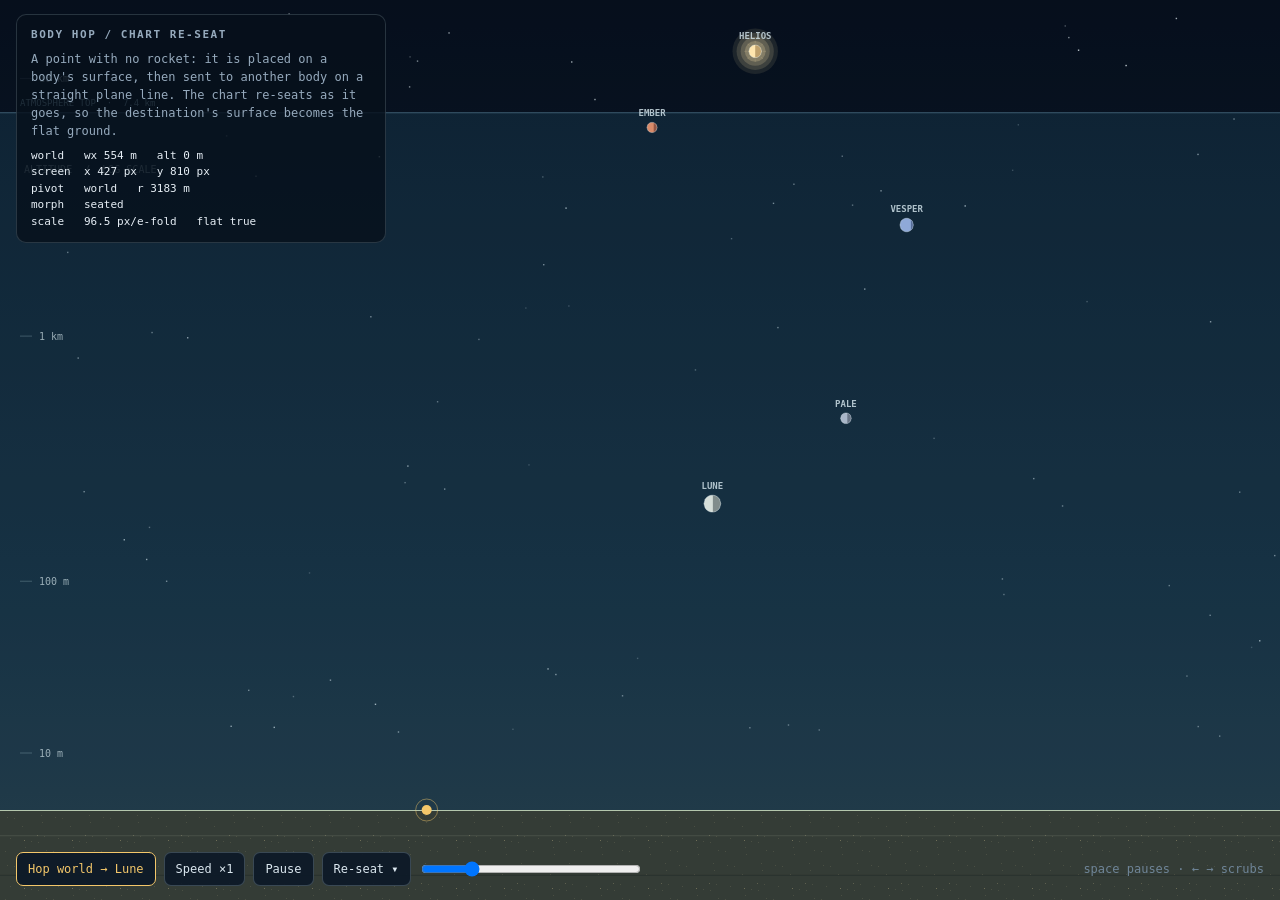
==== experiments/body-hop.html @ a688aa5d "" ====
<!doctype html>
<html lang="en">
<head>
<meta charset="utf-8">
<meta name="viewport" content="width=device-width, initial-scale=1">
<title>Body hop — the chart re-seat</title>
<style>
	html, body {
		margin: 0;
		height: 100%;
		background: #03080f;
		color: #e7eff6;
		overflow: hidden;
		font: 12px/1.5 ui-monospace, SFMono-Regular, Menlo, monospace;
	}
	canvas { display: block; width: 100%; height: 100%; }
	#hud {
		position: fixed;
		top: 14px;
		left: 16px;
		padding: 12px 14px;
		background: rgba(7, 16, 27, 0.82);
		border: 1px solid rgba(191, 214, 227, 0.18);
		border-radius: 10px;
		max-width: 340px;
		pointer-events: none;
	}
	#hud h1 { margin: 0 0 6px; font-size: 11px; letter-spacing: 0.14em; color: #96aabd; font-weight: 600; }
	#hud p { margin: 0 0 8px; color: #96aabd; }
	#readout { color: #e7eff6; white-space: pre; font-size: 11px; }
	#controls {
		position: fixed;
		bottom: 14px;
		left: 16px;
		right: 16px;
		display: flex;
		gap: 8px;
		flex-wrap: wrap;
		align-items: center;
	}
	button {
		font: inherit;
		color: #dce8f0;
		background: rgba(12, 26, 40, 0.92);
		border: 1px solid rgba(191, 214, 227, 0.24);
		border-radius: 7px;
		padding: 7px 11px;
		cursor: pointer;
	}
	button:hover { border-color: rgba(244, 199, 106, 0.7); color: #fff; }
	button[data-active="true"] { border-color: #f4c76a; color: #f4c76a; }
	#hint { color: #6f8598; margin-left: auto; }
</style>
</head>
<body>
<canvas id="c"></canvas>
<div id="hud">
	<h1>BODY HOP / CHART RE-SEAT</h1>
	<p>A point with no rocket: it is placed on a body's surface, then sent to
	another body on a straight plane line. The chart re-seats as it goes, so
	the destination's surface becomes the flat ground.</p>
	<div id="readout">booting</div>
</div>
<div id="controls">
	<button id="hop" data-active="true">Hop Lune → world</button>
	<button id="speed">Speed ×1</button>
	<button id="pause">Pause</button>
	<button id="reseat">Re-seat &#9662;</button>
	<input id="slider" type="range" min="0" max="1" step="0.001" value="0" style="flex:1;max-width:220px">
	<span id="hint">space pauses · ← → scrubs</span>
</div>

<script src="../js/namespaces.js"></script>
<script src="../js/util.js"></script>
<script src="../js/constants.js"></script>
<script src="../js/planets.js"></script>
<script src="../js/coords.js"></script>
<script src="../js/camera.js"></script>
<script src="../js/world.js"></script>
<script src="../js/physics.js"></script>
<script src="../js/sky.js"></script>
<script src="../js/render.js"></script>
<script>
(function(root) {
	'use strict';

	var R = root.R;
	var canvas = root.document.getElementById('c');
	var context = canvas.getContext('2d', { alpha: false });
	var readout = root.document.getElementById('readout');
	var slider = root.document.getElementById('slider');
	var speedButton = root.document.getElementById('speed');
	var pauseButton = root.document.getElementById('pause');
	var hopButton = root.document.getElementById('hop');
	var hopper = { wx: 0, wy: 0 };

	// A minimal game: the real renderer reads a rocket position and a sim
	// clock, and that is all this page gives it. There is no physics at all.
	var game = { rocket: hopper, simTime: 0, phase: 'demo' };
	var secondsPerUnit = 1;
	var paused = false;
	var speed = 1;
	var flight = { from: -1, to: 3, t: 0, duration: 9, active: false };

	function resize() {
		var ratio = root.devicePixelRatio || 1;
		var width = Math.max(1, root.innerWidth);
		var height = Math.max(1, root.innerHeight);

		canvas.width = Math.round(width * ratio);
		canvas.height = Math.round(height * ratio);
		context.setTransform(ratio, 0, 0, ratio, 0, 0);
		R.render.resize(width, height);
		R.camera.follow(hopper.wx);
	}
	root.addEventListener('resize', resize);

	// Where a body's surface is, in world coordinates: the point on its surface
	// nearest the active world's surface. Reading it from the catalog keeps the
	// page honest: nothing here is hand-placed.
	function surfacePoint(index) {
		if (index < 0) {
			return { wx: 0, wy: 0, radius: R.world.planet.radius };
		}
		var body = R.constants.sky.bodies[index];
		var distance = R.sky.planePosition(body, game.simTime, { x: 0, y: 0 });
		var angle = Math.atan2(distance.y, distance.x);
		return {
			wx: R.util.mod(angle * R.world.planet.radius, R.world.planet.circumference),
			wy: 0,
			radius: body.radiusRadii * R.world.planet.radius
		};
	}

	function startHop(from, to) {
		var target = surfacePoint(to);
		flight.from = from;
		flight.to = to;
		flight.t = 0;
		flight.active = true;
		flight.startWx = hopper.wx;
		flight.startWy = hopper.wy;
		flight.endWx = target.wx;
		hopper.wy = 0;
	}

	function hopLabel(from, to) {
		var names = ['world'].concat(R.constants.sky.bodies.map(function(b) { return b.name; }));
		return 'Hop ' + names[from + 1] + ' → ' + names[to + 1];
	}

	var pairs = [
		[-1, 3], [3, -1], [-1, 4], [4, -1], [-1, 3]
	];
	var pairIndex = 0;

	function nextPair() {
		pairIndex = (pairIndex + 1) % pairs.length;
		startHop(pairs[pairIndex][0], pairs[pairIndex][1]);
		hopButton.textContent = hopLabel(pairs[pairIndex][0], pairs[pairIndex][1]);
	}

	// The hop itself is a straight interpolation in *world* coordinates, then a
	// re-seat of the chart at the halfway point. Nothing here is physics: the
	// point is a visual probe for the projection.
	function advance(seconds) {
		if (!flight.active) {
			return;
		}
		flight.t = Math.min(1, flight.t + seconds * speed / flight.duration);
		hopper.wx = flight.startWx + (flight.endWx - flight.startWx) * flight.t;
		hopper.wy = flight.startWy + (flight.endWy - flight.startWy) * flight.t;
		if (flight.t >= 0.5 && R.sky.pivot.index !== flight.to) {
			R.sky.seatPivot(flight.to, game);
		}
		if (flight.t >= 1) {
			flight.active = false;
			hopper.wy = 0;
			R.sky.seatPivot(flight.to, game);
		}
		slider.value = String(flight.t);
	}

	function updateReadout() {
		var pivot = R.sky.pivot;
		var camera = R.camera;
		var screen = { x: 0, y: 0 };
		var names = ['world'].concat(R.constants.sky.bodies.map(function(b) { return b.name; }));

		camera.project(hopper.wx, hopper.wy, screen);
		readout.textContent =
			'world   wx ' + Math.round(hopper.wx) + ' m   alt ' + Math.round(hopper.wy) + ' m\n' +
			'screen  x ' + Math.round(screen.x) + ' px   y ' + Math.round(screen.y) + ' px\n' +
			'pivot   ' + names[pivot.index + 1] + '   r ' + Math.round(pivot.radius) + ' m\n' +
			'morph   ' + (pivot.reseating ? pivot.morph.toFixed(2) : 'seated') + '\n' +
			'scale   ' + camera.scalePx.toFixed(1) + ' px/e-fold   flat ' + camera.flat;
	}

	var previous = 0;
	function frame(now) {
		var dt = previous === 0 ? 0 : Math.min((now - previous) / 1000, 0.1);

		previous = now;
		if (!paused) {
			game.simTime += dt;
			advance(dt);
		}
		R.sky.update(game, dt);
		R.camera.follow(hopper.wx);
		R.render.drawChart(context, game);
		R.render.drawProbe(context, hopper.wx, hopper.wy);
		updateReadout();
		root.requestAnimationFrame(frame);
	}

	hopButton.addEventListener('click', nextPair);
	document.getElementById('reseat').addEventListener('click', function() {
		var next = R.sky.pivot.index + 1;
		R.sky.seatPivot(next > R.constants.sky.bodies.length - 1 ? -1 : next, game);
	});
	speedButton.addEventListener('click', function() {
		speed = speed === 1 ? 4 : (speed === 4 ? 12 : 1);
		speedButton.textContent = 'Speed ×' + speed;
	});
	pauseButton.addEventListener('click', function() {
		paused = !paused;
		pauseButton.textContent = paused ? 'Resume' : 'Pause';
	});
	slider.addEventListener('input', function() {
		flight.t = Number(slider.value);
		hopper.wx = flight.startWx + (flight.endWx - flight.startWx) * flight.t;
		hopper.wy = flight.startWy + (flight.endWy - flight.startWy) * flight.t;
	});
	root.addEventListener('keydown', function(event) {
		if (event.key === ' ') {
			paused = !paused;
			pauseButton.textContent = paused ? 'Resume' : 'Pause';
		}
	});

	// Start seated on the world, then hop to the first catalog body. `reset`
	// is after `resize` so the first frame already has a camera.
	R.world.initialize(R.planets.defaultId);
	R.sky.reset();
	R.render.initialize(context);
	resize();
	hopper.wx = 0;
	hopper.wy = 0;
	flight.endWx = 0;
	flight.endWy = 0;
	flight.startWx = 0;
	flight.startWy = 0;
	hopButton.textContent = hopLabel(pairs[0][0], pairs[0][1]);
	startHop(pairs[0][0], pairs[0][1]);
	root.requestAnimationFrame(frame);
})(typeof globalThis !== 'undefined' ? globalThis : this);
</script>
</body>
</html>
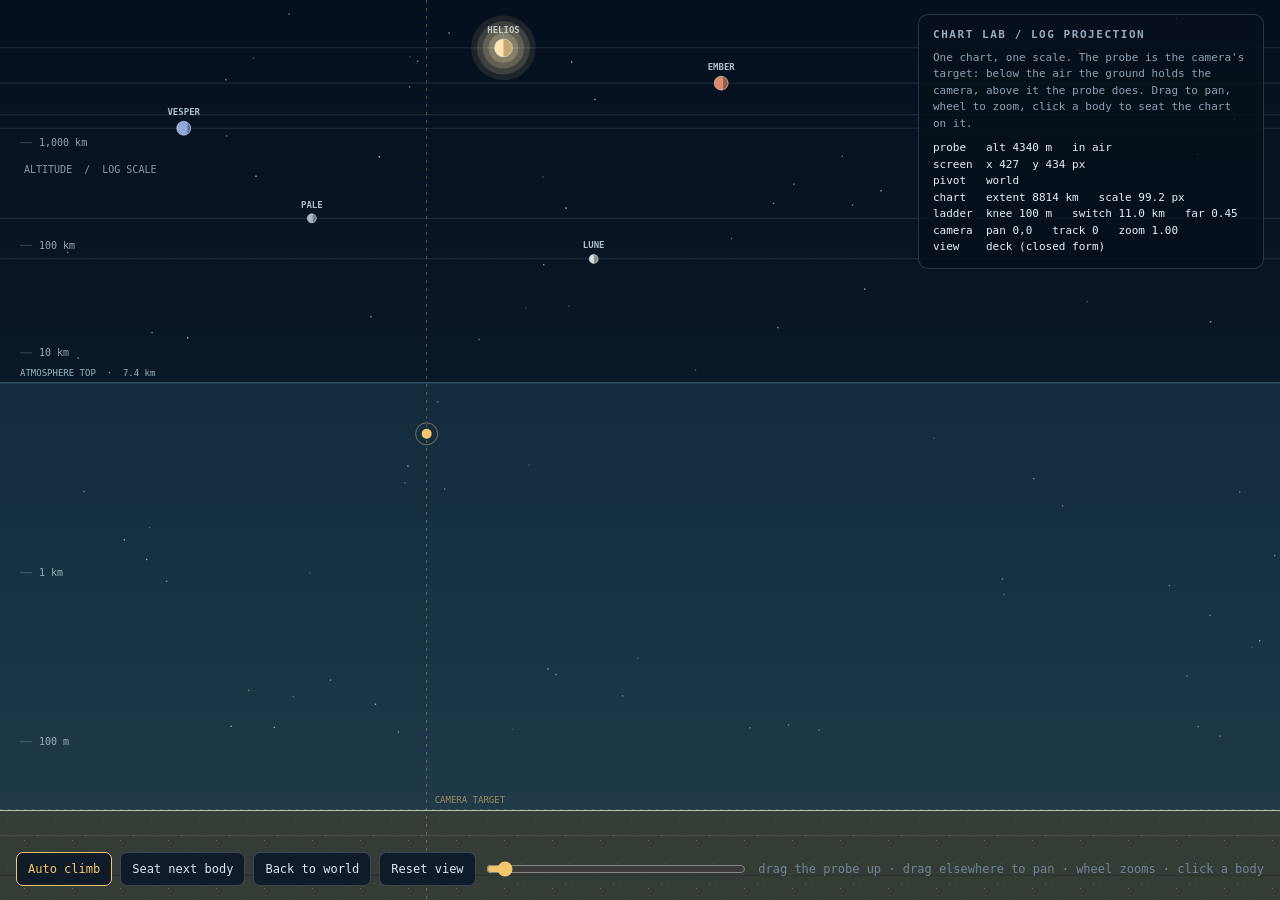
==== commit 4bf860fb: "" ====
--- a/experiments/body-hop.html
+++ b/experiments/body-hop.html
@@ -3,7 +3,7 @@
 <head>
 <meta charset="utf-8">
 <meta name="viewport" content="width=device-width, initial-scale=1">
-<title>Body hop — the chart re-seat</title>
+<title>Chart lab — drag, zoom, follow</title>
 <style>
 	html, body {
 		margin: 0;
@@ -13,20 +13,20 @@
 		overflow: hidden;
 		font: 12px/1.5 ui-monospace, SFMono-Regular, Menlo, monospace;
 	}
-	canvas { display: block; width: 100%; height: 100%; }
+	canvas { display: block; width: 100%; height: 100%; touch-action: none; }
 	#hud {
 		position: fixed;
 		top: 14px;
-		left: 16px;
+		right: 16px;
 		padding: 12px 14px;
 		background: rgba(7, 16, 27, 0.82);
 		border: 1px solid rgba(191, 214, 227, 0.18);
 		border-radius: 10px;
-		max-width: 340px;
+		width: 316px;
 		pointer-events: none;
 	}
 	#hud h1 { margin: 0 0 6px; font-size: 11px; letter-spacing: 0.14em; color: #96aabd; font-weight: 600; }
-	#hud p { margin: 0 0 8px; color: #96aabd; }
+	#hud p { margin: 0 0 8px; color: #8ea2b4; font-size: 11px; }
 	#readout { color: #e7eff6; white-space: pre; font-size: 11px; }
 	#controls {
 		position: fixed;
@@ -49,25 +49,26 @@
 	}
 	button:hover { border-color: rgba(244, 199, 106, 0.7); color: #fff; }
 	button[data-active="true"] { border-color: #f4c76a; color: #f4c76a; }
+	#slider { flex: 1; max-width: 260px; accent-color: #f4c76a; }
 	#hint { color: #6f8598; margin-left: auto; }
 </style>
 </head>
 <body>
 <canvas id="c"></canvas>
 <div id="hud">
-	<h1>BODY HOP / CHART RE-SEAT</h1>
-	<p>A point with no rocket: it is placed on a body's surface, then sent to
-	another body on a straight plane line. The chart re-seats as it goes, so
-	the destination's surface becomes the flat ground.</p>
+	<h1>CHART LAB / LOG PROJECTION</h1>
+	<p>One chart, one scale. The probe is the camera's target: below the air the
+	ground holds the camera, above it the probe does. Drag to pan, wheel to zoom,
+	click a body to seat the chart on it.</p>
 	<div id="readout">booting</div>
 </div>
 <div id="controls">
-	<button id="hop" data-active="true">Hop Lune → world</button>
-	<button id="speed">Speed ×1</button>
-	<button id="pause">Pause</button>
-	<button id="reseat">Re-seat &#9662;</button>
-	<input id="slider" type="range" min="0" max="1" step="0.001" value="0" style="flex:1;max-width:220px">
-	<span id="hint">space pauses · ← → scrubs</span>
+	<button id="climb" data-active="true">Auto climb</button>
+	<button id="seat">Seat next body</button>
+	<button id="home">Back to world</button>
+	<button id="reset">Reset view</button>
+	<input id="slider" type="range" min="0" max="90000" step="10" value="0" title="probe altitude">
+	<span id="hint">drag the probe up · drag elsewhere to pan · wheel zooms · click a body</span>
 </div>
 
 <script src="../js/namespaces.js"></script>
@@ -80,6 +81,7 @@
 <script src="../js/physics.js"></script>
 <script src="../js/sky.js"></script>
 <script src="../js/render.js"></script>
+<script src="../js/input.js"></script>
 <script>
 (function(root) {
 	'use strict';
@@ -89,18 +91,25 @@
 	var context = canvas.getContext('2d', { alpha: false });
 	var readout = root.document.getElementById('readout');
 	var slider = root.document.getElementById('slider');
-	var speedButton = root.document.getElementById('speed');
-	var pauseButton = root.document.getElementById('pause');
-	var hopButton = root.document.getElementById('hop');
-	var hopper = { wx: 0, wy: 0 };
-
-	// A minimal game: the real renderer reads a rocket position and a sim
-	// clock, and that is all this page gives it. There is no physics at all.
-	var game = { rocket: hopper, simTime: 0, phase: 'demo' };
-	var secondsPerUnit = 1;
-	var paused = false;
-	var speed = 1;
-	var flight = { from: -1, to: 3, t: 0, duration: 9, active: false };
+	var climbButton = root.document.getElementById('climb');
+	var seatButton = root.document.getElementById('seat');
+	var homeButton = root.document.getElementById('home');
+	var resetButton = root.document.getElementById('reset');
+	var probe = { wx: 0, wy: 0 };
+
+	// A minimal game: the renderer reads a ship position and a sim clock, and
+	// the camera follows that position. There is no physics on this page — the
+	// altitude is a number the slider and the climb set.
+	var game = { rocket: probe, simTime: 0, phase: 'demo' };
+	root.R.game = game;
+
+	var climbing = true;
+	var climbPhase = 0;
+	var climbTop = 60000;
+	var MAX_ALT = 90000;
+	var previous = 0;
+	var probeGrabY = 0;
+	var scratch = { x: 0, y: 0 };
 
 	function resize() {
 		var ratio = root.devicePixelRatio || 1;
@@ -111,147 +120,149 @@
 		canvas.height = Math.round(height * ratio);
 		context.setTransform(ratio, 0, 0, ratio, 0, 0);
 		R.render.resize(width, height);
-		R.camera.follow(hopper.wx);
+		R.camera.follow(probe.wx, probe.wy, 0);
 	}
 	root.addEventListener('resize', resize);
 
-	// Where a body's surface is, in world coordinates: the point on its surface
-	// nearest the active world's surface. Reading it from the catalog keeps the
-	// page honest: nothing here is hand-placed.
-	function surfacePoint(index) {
-		if (index < 0) {
-			return { wx: 0, wy: 0, radius: R.world.planet.radius };
-		}
-		var body = R.constants.sky.bodies[index];
-		var distance = R.sky.planePosition(body, game.simTime, { x: 0, y: 0 });
-		var angle = Math.atan2(distance.y, distance.x);
-		return {
-			wx: R.util.mod(angle * R.world.planet.radius, R.world.planet.circumference),
-			wy: 0,
-			radius: body.radiusRadii * R.world.planet.radius
-		};
-	}
-
-	function startHop(from, to) {
-		var target = surfacePoint(to);
-		flight.from = from;
-		flight.to = to;
-		flight.t = 0;
-		flight.active = true;
-		flight.startWx = hopper.wx;
-		flight.startWy = hopper.wy;
-		flight.endWx = target.wx;
-		hopper.wy = 0;
-	}
-
-	function hopLabel(from, to) {
-		var names = ['world'].concat(R.constants.sky.bodies.map(function(b) { return b.name; }));
-		return 'Hop ' + names[from + 1] + ' → ' + names[to + 1];
-	}
-
-	var pairs = [
-		[-1, 3], [3, -1], [-1, 4], [4, -1], [-1, 3]
-	];
-	var pairIndex = 0;
-
-	function nextPair() {
-		pairIndex = (pairIndex + 1) % pairs.length;
-		startHop(pairs[pairIndex][0], pairs[pairIndex][1]);
-		hopButton.textContent = hopLabel(pairs[pairIndex][0], pairs[pairIndex][1]);
-	}
-
-	// The hop itself is a straight interpolation in *world* coordinates, then a
-	// re-seat of the chart at the halfway point. Nothing here is physics: the
-	// point is a visual probe for the projection.
-	function advance(seconds) {
-		if (!flight.active) {
-			return;
-		}
-		flight.t = Math.min(1, flight.t + seconds * speed / flight.duration);
-		hopper.wx = flight.startWx + (flight.endWx - flight.startWx) * flight.t;
-		hopper.wy = flight.startWy + (flight.endWy - flight.startWy) * flight.t;
-		if (flight.t >= 0.5 && R.sky.pivot.index !== flight.to) {
-			R.sky.seatPivot(flight.to, game);
-		}
-		if (flight.t >= 1) {
-			flight.active = false;
-			hopper.wy = 0;
-			R.sky.seatPivot(flight.to, game);
-		}
-		slider.value = String(flight.t);
+	function names() {
+		return ['world'].concat(R.constants.sky.bodies.map(function(b) { return b.name; }));
 	}
 
 	function updateReadout() {
+		var camera = R.camera;
 		var pivot = R.sky.pivot;
+		var screen = { x: 0, y: 0 };
+
+		camera.project(probe.wx, probe.wy, screen);
+		readout.textContent =
+			'probe   alt ' + Math.round(probe.wy) + ' m   ' + (probe.wy > camera.airTop ? 'above air' : 'in air') + '\n' +
+			'screen  x ' + Math.round(screen.x) + '  y ' + Math.round(screen.y) + ' px\n' +
+			'pivot   ' + names()[pivot.index + 1] + '\n' +
+			'chart   extent ' + Math.round(camera.ceiling / 1000) + ' km   scale ' + camera.scalePx.toFixed(1) + ' px\n' +
+			'ladder  knee ' + camera.logScale + ' m   switch ' + (camera.ladderSwitch / 1000).toFixed(1) + ' km   far ' + camera.ladderFar.toFixed(2) + '\n' +
+			'camera  pan ' + Math.round(camera.panX) + ',' + Math.round(camera.panY) + '   track ' + Math.round(camera.trackY) + '   zoom ' + camera.zoom.toFixed(2) + '\n' +
+			'view    ' + (camera.flat ? 'deck (closed form)' : 'log-polar');
+	}
+
+	// Where the follow is aiming: the anchor fraction across, and the follow
+	// height down once the probe is above the air (the ground line before that).
+	function drawTarget(context) {
 		var camera = R.camera;
-		var screen = { x: 0, y: 0 };
-		var names = ['world'].concat(R.constants.sky.bodies.map(function(b) { return b.name; }));
-
-		camera.project(hopper.wx, hopper.wy, screen);
-		readout.textContent =
-			'world   wx ' + Math.round(hopper.wx) + ' m   alt ' + Math.round(hopper.wy) + ' m\n' +
-			'screen  x ' + Math.round(screen.x) + ' px   y ' + Math.round(screen.y) + ' px\n' +
-			'pivot   ' + names[pivot.index + 1] + '   r ' + Math.round(pivot.radius) + ' m\n' +
-			'morph   ' + (pivot.reseating ? pivot.morph.toFixed(2) : 'seated') + '\n' +
-			'scale   ' + camera.scalePx.toFixed(1) + ' px/e-fold   flat ' + camera.flat;
-	}
-
-	var previous = 0;
+		var x = camera.width * R.constants.view.cameraAnchorFraction;
+		var y = probe.wy > camera.airTop ? camera.height * R.constants.view.followHeight :
+			camera.groundY;
+
+		context.save();
+		context.setLineDash([3, 5]);
+		context.lineWidth = 1;
+		context.strokeStyle = 'rgba(244, 199, 106, 0.34)';
+		context.beginPath();
+		context.moveTo(x, 0);
+		context.lineTo(x, camera.height);
+		context.moveTo(0, y);
+		context.lineTo(camera.width, y);
+		context.stroke();
+		context.setLineDash([]);
+		context.font = '9px ui-monospace, SFMono-Regular, Menlo, monospace';
+		context.textAlign = 'left';
+		context.fillStyle = 'rgba(244, 199, 106, 0.6)';
+		context.fillText('CAMERA TARGET', x + 8, Math.max(12, y - 7));
+		context.restore();
+	}
+
 	function frame(now) {
-		var dt = previous === 0 ? 0 : Math.min((now - previous) / 1000, 0.1);
+		var dt = previous === 0 ? 0 : Math.min((now - previous) / 1000, 0.05);
+		var span;
 
 		previous = now;
-		if (!paused) {
-			game.simTime += dt;
-			advance(dt);
+		game.simTime += dt;
+		if (climbing) {
+			// Up, hold, down, hold: the camera's target swaps at the top of the
+			// air and comes back to the ground on the way down.
+			climbPhase = (climbPhase + dt) % 24;
+			span = climbPhase < 8 ? climbPhase / 8 :
+				(climbPhase < 12 ? 1 : (climbPhase < 20 ? 1 - (climbPhase - 12) / 8 : 0));
+			probe.wy = climbTop * span * span * (3 - 2 * span);
 		}
 		R.sky.update(game, dt);
-		R.camera.follow(hopper.wx);
 		R.render.drawChart(context, game);
-		R.render.drawProbe(context, hopper.wx, hopper.wy);
+		drawTarget(context);
+		R.render.drawProbe(context, probe.wx, probe.wy);
+		slider.value = String(Math.round(probe.wy));
 		updateReadout();
 		root.requestAnimationFrame(frame);
 	}
 
-	hopButton.addEventListener('click', nextPair);
-	document.getElementById('reseat').addEventListener('click', function() {
+	// Grabbing the probe is the direct version of the experiment: the pointer
+	// lifts it in ladder space, and the camera hands its target over as it
+	// crosses the top of the air. Every other press is the chart's own gesture
+	// (drag pans, click seats).
+	R.input.gestureHook = function(x, y, camera) {
+		camera.project(probe.wx, probe.wy, scratch);
+		if (Math.abs(scratch.x - x) > 26 || Math.abs(scratch.y - y) > 26) {
+			return false;
+		}
+		climbing = false;
+		climbButton.dataset.active = 'false';
+		probeGrabY = y;
+		return true;
+	};
+	R.input.gestureMove = function(x, y, camera) {
+		// One pixel of pointer is one pixel of chart. Held against the top edge
+		// the ladder keeps climbing, so a single drag can reach space.
+		var edge = R.util.clamp((80 - y) / 80, 0, 1) * 0.35;
+		var units = R.coords.ladder(probe.wy, camera) - (y - probeGrabY) / camera.scalePx + edge;
+
+		probeGrabY = y;
+		probe.wy = R.util.clamp(R.coords.unladder(Math.max(0, units), camera.logScale,
+			camera.ladderQ0, camera.ladderFar), 0, MAX_ALT);
+	};
+
+	slider.max = String(MAX_ALT);
+	slider.addEventListener('input', function() {
+		climbing = false;
+		climbButton.dataset.active = 'false';
+		probe.wy = Number(slider.value);
+	});
+	climbButton.addEventListener('click', function() {
+		climbing = !climbing;
+		climbButton.dataset.active = climbing ? 'true' : 'false';
+	});
+	seatButton.addEventListener('click', function() {
 		var next = R.sky.pivot.index + 1;
+
 		R.sky.seatPivot(next > R.constants.sky.bodies.length - 1 ? -1 : next, game);
 	});
-	speedButton.addEventListener('click', function() {
-		speed = speed === 1 ? 4 : (speed === 4 ? 12 : 1);
-		speedButton.textContent = 'Speed ×' + speed;
-	});
-	pauseButton.addEventListener('click', function() {
-		paused = !paused;
-		pauseButton.textContent = paused ? 'Resume' : 'Pause';
-	});
-	slider.addEventListener('input', function() {
-		flight.t = Number(slider.value);
-		hopper.wx = flight.startWx + (flight.endWx - flight.startWx) * flight.t;
-		hopper.wy = flight.startWy + (flight.endWy - flight.startWy) * flight.t;
+	homeButton.addEventListener('click', function() {
+		R.sky.seatPivot(-1, game);
+	});
+	resetButton.addEventListener('click', function() {
+		R.camera.resetPan();
 	});
 	root.addEventListener('keydown', function(event) {
 		if (event.key === ' ') {
-			paused = !paused;
-			pauseButton.textContent = paused ? 'Resume' : 'Pause';
-		}
-	});
-
-	// Start seated on the world, then hop to the first catalog body. `reset`
-	// is after `resize` so the first frame already has a camera.
+			climbing = !climbing;
+			climbButton.dataset.active = climbing ? 'true' : 'false';
+			event.preventDefault();
+		}
+		if (event.key === 'r') {
+			R.camera.resetPan();
+		}
+	});
+
+	// Start landed, so the first frame is the deck with the whole system low
+	// over the surface. The climb that follows is the experiment: at the top of
+	// the air the camera's target changes from the ground to the probe.
 	R.world.initialize(R.planets.defaultId);
 	R.sky.reset();
 	R.render.initialize(context);
 	resize();
-	hopper.wx = 0;
-	hopper.wy = 0;
-	flight.endWx = 0;
-	flight.endWy = 0;
-	flight.startWx = 0;
-	flight.startWy = 0;
-	hopButton.textContent = hopLabel(pairs[0][0], pairs[0][1]);
-	startHop(pairs[0][0], pairs[0][1]);
+	R.input.initialize(canvas, R.camera);
+	probe.wx = 0;
+	probe.wy = 0;
+	for (var i = 0; i < 40; i += 1) {
+		R.sky.update(game, 0.016);
+	}
 	root.requestAnimationFrame(frame);
 })(typeof globalThis !== 'undefined' ? globalThis : this);
 </script>
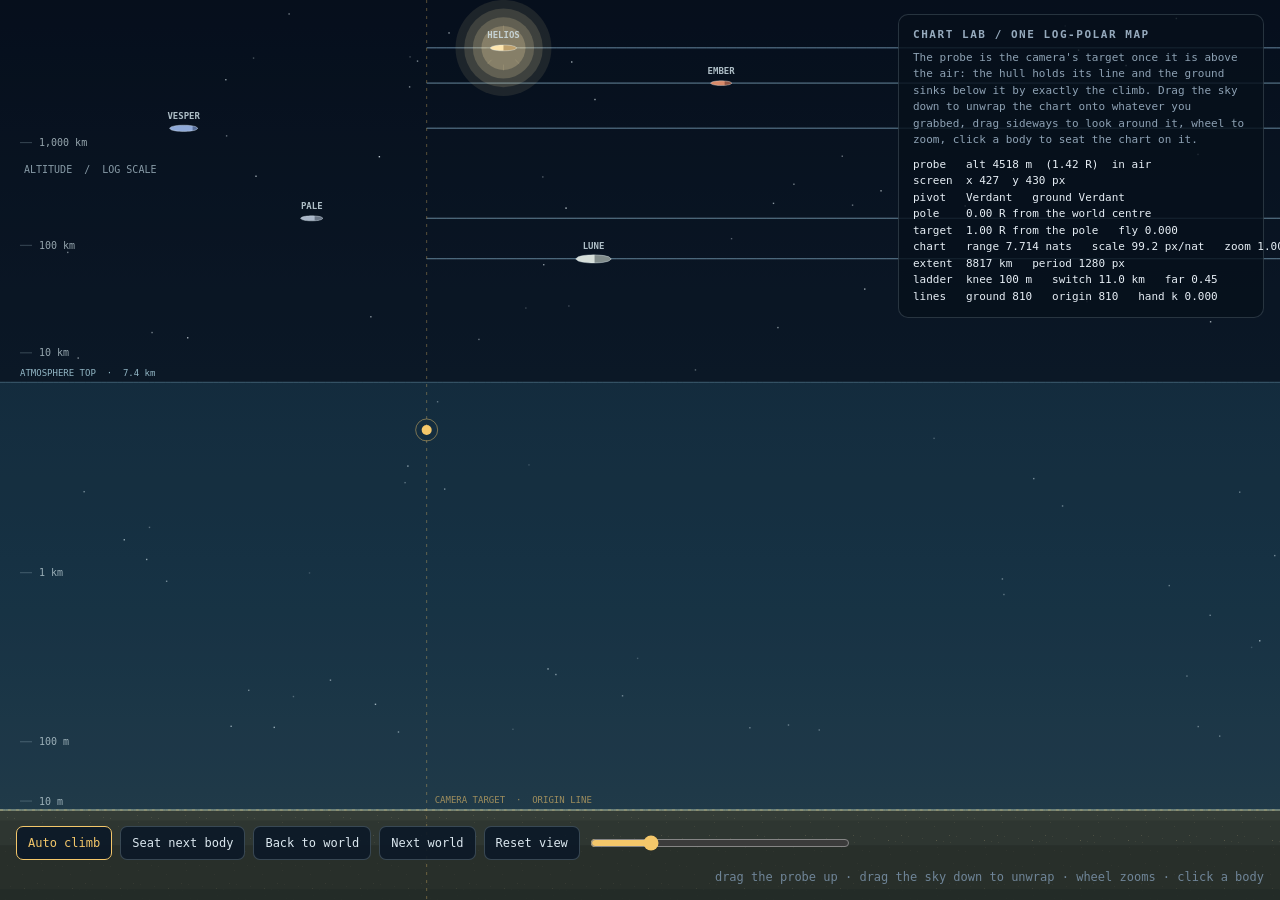
==== commit 8ab074a0: "" ====
--- a/experiments/body-hop.html
+++ b/experiments/body-hop.html
@@ -3,7 +3,7 @@
 <head>
 <meta charset="utf-8">
 <meta name="viewport" content="width=device-width, initial-scale=1">
-<title>Chart lab — drag, zoom, follow</title>
+<title>Chart lab — drag, unwrap, seat</title>
 <style>
 	html, body {
 		margin: 0;
@@ -22,7 +22,7 @@
 		background: rgba(7, 16, 27, 0.82);
 		border: 1px solid rgba(191, 214, 227, 0.18);
 		border-radius: 10px;
-		width: 316px;
+		width: 336px;
 		pointer-events: none;
 	}
 	#hud h1 { margin: 0 0 6px; font-size: 11px; letter-spacing: 0.14em; color: #96aabd; font-weight: 600; }
@@ -56,19 +56,21 @@
 <body>
 <canvas id="c"></canvas>
 <div id="hud">
-	<h1>CHART LAB / LOG PROJECTION</h1>
-	<p>One chart, one scale. The probe is the camera's target: below the air the
-	ground holds the camera, above it the probe does. Drag to pan, wheel to zoom,
-	click a body to seat the chart on it.</p>
+	<h1>CHART LAB / ONE LOG-POLAR MAP</h1>
+	<p>The probe is the camera's target once it is above the air: the hull holds
+	its line and the ground sinks below it by exactly the climb. Drag the sky
+	down to unwrap the chart onto whatever you grabbed, drag sideways to look
+	around it, wheel to zoom, click a body to seat the chart on it.</p>
 	<div id="readout">booting</div>
 </div>
 <div id="controls">
 	<button id="climb" data-active="true">Auto climb</button>
 	<button id="seat">Seat next body</button>
 	<button id="home">Back to world</button>
+	<button id="world">Next world</button>
 	<button id="reset">Reset view</button>
-	<input id="slider" type="range" min="0" max="90000" step="10" value="0" title="probe altitude">
-	<span id="hint">drag the probe up · drag elsewhere to pan · wheel zooms · click a body</span>
+	<input id="slider" type="range" min="0" max="1000" step="1" value="0" title="probe altitude">
+	<span id="hint">drag the probe up · drag the sky down to unwrap · wheel zooms · click a body</span>
 </div>
 
 <script src="../js/namespaces.js"></script>
@@ -87,32 +89,38 @@
 	'use strict';
 
 	var R = root.R;
-	var canvas = root.document.getElementById('c');
+	var document = root.document;
+	var canvas = document.getElementById('c');
 	var context = canvas.getContext('2d', { alpha: false });
-	var readout = root.document.getElementById('readout');
-	var slider = root.document.getElementById('slider');
-	var climbButton = root.document.getElementById('climb');
-	var seatButton = root.document.getElementById('seat');
-	var homeButton = root.document.getElementById('home');
-	var resetButton = root.document.getElementById('reset');
+	var readout = document.getElementById('readout');
+	var slider = document.getElementById('slider');
+	var climbButton = document.getElementById('climb');
+	var seatButton = document.getElementById('seat');
+	var homeButton = document.getElementById('home');
+	var worldButton = document.getElementById('world');
+	var resetButton = document.getElementById('reset');
 	var probe = { wx: 0, wy: 0 };
 
-	// A minimal game: the renderer reads a ship position and a sim clock, and
-	// the camera follows that position. There is no physics on this page — the
-	// altitude is a number the slider and the climb set.
+	// A minimal game: the renderer reads a ship position and a sim clock, and the
+	// chart solves its pose from it. There is no physics on this page — the
+	// altitude is a number the slider, the climb and the probe drag set.
 	var game = { rocket: probe, simTime: 0, phase: 'demo' };
 	root.R.game = game;
 
 	var climbing = true;
 	var climbPhase = 0;
-	var climbTop = 60000;
-	var MAX_ALT = 90000;
+	var climbTop = 120000;
 	var previous = 0;
 	var probeGrabY = 0;
 	var scratch = { x: 0, y: 0 };
+	var worldIndex = 0;
+	// The slider is a log control on a power taper: one drag covers metres to
+	// the far side of the catalog, and low altitudes still get most of it.
+	var sliderPower = 5;
+	var maxAltitude = 0;
 
 	function resize() {
-		var ratio = root.devicePixelRatio || 1;
+		var ratio = Math.min(2, root.devicePixelRatio || 1);
 		var width = Math.max(1, root.innerWidth);
 		var height = Math.max(1, root.innerHeight);
 
@@ -120,37 +128,51 @@
 		canvas.height = Math.round(height * ratio);
 		context.setTransform(ratio, 0, 0, ratio, 0, 0);
 		R.render.resize(width, height);
-		R.camera.follow(probe.wx, probe.wy, 0);
 	}
 	root.addEventListener('resize', resize);
 
-	function names() {
-		return ['world'].concat(R.constants.sky.bodies.map(function(b) { return b.name; }));
+	function nameOf(index) {
+		return index < -1 ? 'free space' : (index < 0 ? R.world.planet.name : R.constants.sky.bodies[index].name);
+	}
+
+	function sliderOf(altitude) {
+		return Math.round(1000 * Math.pow(Math.max(0, altitude) / maxAltitude, 1 / sliderPower));
+	}
+
+	function altitudeOf(value) {
+		return maxAltitude * Math.pow(value / 1000, sliderPower);
 	}
 
 	function updateReadout() {
 		var camera = R.camera;
-		var pivot = R.sky.pivot;
-		var screen = { x: 0, y: 0 };
-
-		camera.project(probe.wx, probe.wy, screen);
+		var view = R.sky.view;
+		var radius = R.world.planet.radius;
+
+		camera.project(probe.wx, probe.wy, scratch);
 		readout.textContent =
-			'probe   alt ' + Math.round(probe.wy) + ' m   ' + (probe.wy > camera.airTop ? 'above air' : 'in air') + '\n' +
-			'screen  x ' + Math.round(screen.x) + '  y ' + Math.round(screen.y) + ' px\n' +
-			'pivot   ' + names()[pivot.index + 1] + '\n' +
-			'chart   extent ' + Math.round(camera.ceiling / 1000) + ' km   scale ' + camera.scalePx.toFixed(1) + ' px\n' +
-			'ladder  knee ' + camera.logScale + ' m   switch ' + (camera.ladderSwitch / 1000).toFixed(1) + ' km   far ' + camera.ladderFar.toFixed(2) + '\n' +
-			'camera  pan ' + Math.round(camera.panX) + ',' + Math.round(camera.panY) + '   track ' + Math.round(camera.trackY) + '   zoom ' + camera.zoom.toFixed(2) + '\n' +
-			'view    ' + (camera.flat ? 'deck (closed form)' : 'log-polar');
-	}
-
-	// Where the follow is aiming: the anchor fraction across, and the follow
-	// height down once the probe is above the air (the ground line before that).
+			'probe   alt ' + Math.round(probe.wy) + ' m  (' + (probe.wy / radius).toFixed(2) + ' R)  ' +
+				(probe.wy > view.atmosphereTop ? 'above air' : 'in air') + '\n' +
+			'screen  x ' + Math.round(scratch.x) + '  y ' + Math.round(scratch.y) + ' px\n' +
+			'pivot   ' + nameOf(R.sky.pivot.index) + '   ground ' + nameOf(R.sky.groundBody()) + '\n' +
+			'pole    ' + (Math.sqrt(camera.poleX * camera.poleX + camera.poleY * camera.poleY) / radius).toFixed(2) +
+				' R from the world centre\n' +
+			'target  ' + (camera.targetDistance / radius).toFixed(2) + ' R from the pole   fly ' +
+				camera.fly.toFixed(3) + '\n' +
+			'chart   range ' + camera.range.toFixed(3) + ' nats   scale ' + camera.scale.toFixed(1) +
+				' px/nat   zoom ' + camera.zoom.toFixed(2) + '\n' +
+			'extent  ' + Math.round(camera.extent / 1000) + ' km   period ' + Math.round(camera.period) + ' px\n' +
+			'ladder  knee ' + Math.round(camera.logScale) + ' m   switch ' +
+				(camera.ladderSwitch / 1000).toFixed(1) + ' km   far ' + camera.ladderFar.toFixed(2) + '\n' +
+			'lines   ground ' + Math.round(camera.groundY) + '   origin ' + Math.round(camera.originY) +
+				'   hand k ' + R.sky.hand.k.toFixed(3);
+	}
+
+	// The camera target's own place: the anchor column and the origin line. The
+	// ground line is drawn too, so the hand-over from one to the other is visible
+	// as the gap that opens between them once the probe is above the air.
 	function drawTarget(context) {
 		var camera = R.camera;
 		var x = camera.width * R.constants.view.cameraAnchorFraction;
-		var y = probe.wy > camera.airTop ? camera.height * R.constants.view.followHeight :
-			camera.groundY;
 
 		context.save();
 		context.setLineDash([3, 5]);
@@ -159,14 +181,79 @@
 		context.beginPath();
 		context.moveTo(x, 0);
 		context.lineTo(x, camera.height);
-		context.moveTo(0, y);
-		context.lineTo(camera.width, y);
+		context.moveTo(0, camera.originY);
+		context.lineTo(camera.width, camera.originY);
 		context.stroke();
 		context.setLineDash([]);
 		context.font = '9px ui-monospace, SFMono-Regular, Menlo, monospace';
 		context.textAlign = 'left';
 		context.fillStyle = 'rgba(244, 199, 106, 0.6)';
-		context.fillText('CAMERA TARGET', x + 8, Math.max(12, y - 7));
+		context.fillText('CAMERA TARGET  ·  ORIGIN LINE', x + 8, Math.max(12, camera.originY - 7));
+		context.restore();
+	}
+
+	// What a drag is aiming at: the ground line of the anchor's own ground state,
+	// the point held under the pointer, and how far the unwrap has got. Releasing
+	// at the line seats the chart there, so the line is the gesture's target.
+	function drawHand(context) {
+		var hand = R.sky.hand;
+		var anchor = R.sky.anchor;
+
+		if (!hand.active) {
+			return;
+		}
+		context.save();
+		context.setLineDash([6, 6]);
+		context.lineWidth = 1;
+		context.strokeStyle = 'rgba(100, 213, 194, 0.55)';
+		context.beginPath();
+		context.moveTo(0, anchor.line);
+		context.lineTo(R.camera.width, anchor.line);
+		context.stroke();
+		context.setLineDash([]);
+		R.camera.projectPlane(hand.referenceX, hand.referenceY, scratch);
+		context.beginPath();
+		context.arc(scratch.x, scratch.y, 7, 0, Math.PI * 2);
+		context.strokeStyle = 'rgba(100, 213, 194, 0.9)';
+		context.stroke();
+		context.beginPath();
+		context.moveTo(scratch.x - 12, scratch.y);
+		context.lineTo(scratch.x + 12, scratch.y);
+		context.moveTo(scratch.x, scratch.y - 12);
+		context.lineTo(scratch.x, scratch.y + 12);
+		context.strokeStyle = 'rgba(100, 213, 194, 0.4)';
+		context.stroke();
+		context.font = '9px ui-monospace, SFMono-Regular, Menlo, monospace';
+		context.textAlign = 'left';
+		context.fillStyle = 'rgba(140, 232, 216, 0.9)';
+		context.fillText('UNWRAP ONTO ' + nameOf(anchor.bodyIndex).toUpperCase() + '  ·  ' +
+			Math.round(hand.k * 100) + '%', 16, anchor.line - 8);
+		context.restore();
+	}
+
+	// The point a hand-over travels under. It is drawn for the whole transition
+	// because the whole claim is that it does not jump: the chart moves, this does
+	// not, and the frame after the transition ends is a continuation of it.
+	function drawTransition(context) {
+		var transition = R.camera.transition;
+
+		if (!transition.active) {
+			return;
+		}
+		context.save();
+		context.strokeStyle = 'rgba(167, 139, 250, 0.85)';
+		context.lineWidth = 1;
+		context.beginPath();
+		context.moveTo(transition.sx - 9, transition.sy);
+		context.lineTo(transition.sx + 9, transition.sy);
+		context.moveTo(transition.sx, transition.sy - 9);
+		context.lineTo(transition.sx, transition.sy + 9);
+		context.stroke();
+		context.font = '9px ui-monospace, SFMono-Regular, Menlo, monospace';
+		context.textAlign = 'left';
+		context.fillStyle = 'rgba(167, 139, 250, 0.8)';
+		context.fillText('HAND-OVER ANCHOR  ·  ' + Math.round(transition.k * 100) + '%',
+			transition.sx + 14, transition.sy - 6);
 		context.restore();
 	}
 
@@ -177,8 +264,8 @@
 		previous = now;
 		game.simTime += dt;
 		if (climbing) {
-			// Up, hold, down, hold: the camera's target swaps at the top of the
-			// air and comes back to the ground on the way down.
+			// Up, hold, down, hold: the camera's target swaps at the top of the air
+			// and comes back to the ground on the way down.
 			climbPhase = (climbPhase + dt) % 24;
 			span = climbPhase < 8 ? climbPhase / 8 :
 				(climbPhase < 12 ? 1 : (climbPhase < 20 ? 1 - (climbPhase - 12) / 8 : 0));
@@ -187,16 +274,18 @@
 		R.sky.update(game, dt);
 		R.render.drawChart(context, game);
 		drawTarget(context);
+		drawHand(context);
+		drawTransition(context);
 		R.render.drawProbe(context, probe.wx, probe.wy);
-		slider.value = String(Math.round(probe.wy));
+		slider.value = String(sliderOf(probe.wy));
 		updateReadout();
 		root.requestAnimationFrame(frame);
 	}
 
 	// Grabbing the probe is the direct version of the experiment: the pointer
-	// lifts it in ladder space, and the camera hands its target over as it
-	// crosses the top of the air. Every other press is the chart's own gesture
-	// (drag pans, click seats).
+	// lifts it in ladder space, and the chart hands its target over as it crosses
+	// the top of the air. Every other press is the chart's own gesture — drag
+	// unwraps, click seats.
 	R.input.gestureHook = function(x, y, camera) {
 		camera.project(probe.wx, probe.wy, scratch);
 		if (Math.abs(scratch.x - x) > 26 || Math.abs(scratch.y - y) > 26) {
@@ -208,21 +297,24 @@
 		return true;
 	};
 	R.input.gestureMove = function(x, y, camera) {
-		// One pixel of pointer is one pixel of chart. Held against the top edge
-		// the ladder keeps climbing, so a single drag can reach space.
+		// One pixel of pointer is one pixel of chart. Held against the top edge the
+		// ladder keeps climbing, so a single drag can reach the far side of the
+		// catalog.
 		var edge = R.util.clamp((80 - y) / 80, 0, 1) * 0.35;
-		var units = R.coords.ladder(probe.wy, camera) - (y - probeGrabY) / camera.scalePx + edge;
+		var units = R.coords.ladder(probe.wy, camera) - (y - probeGrabY) / camera.scale + edge;
 
 		probeGrabY = y;
 		probe.wy = R.util.clamp(R.coords.unladder(Math.max(0, units), camera.logScale,
-			camera.ladderQ0, camera.ladderFar), 0, MAX_ALT);
+			camera.ladderQ0, camera.ladderFar), 0, maxAltitude);
 	};
-
-	slider.max = String(MAX_ALT);
+	R.input.gestureEnd = function() {
+		probeGrabY = 0;
+	};
+
 	slider.addEventListener('input', function() {
 		climbing = false;
 		climbButton.dataset.active = 'false';
-		probe.wy = Number(slider.value);
+		probe.wy = altitudeOf(Number(slider.value));
 	});
 	climbButton.addEventListener('click', function() {
 		climbing = !climbing;
@@ -236,8 +328,17 @@
 	homeButton.addEventListener('click', function() {
 		R.sky.seatPivot(-1, game);
 	});
+	// A world switch is the other hand-over: the physics changes at the boundary
+	// and the chart morphs its radius, gravity and ladder across it.
+	worldButton.addEventListener('click', function() {
+		worldIndex = (worldIndex + 1) % R.planets.list.length;
+		R.world.initialize(R.planets.list[worldIndex].id);
+		maxAltitude = R.world.planet.radius * 3000;
+		R.sky.clearSeat();
+	});
 	resetButton.addEventListener('click', function() {
-		R.camera.resetPan();
+		R.camera.resetZoom();
+		R.sky.seatPivot(-1, game);
 	});
 	root.addEventListener('keydown', function(event) {
 		if (event.key === ' ') {
@@ -246,14 +347,20 @@
 			event.preventDefault();
 		}
 		if (event.key === 'r') {
-			R.camera.resetPan();
-		}
-	});
-
-	// Start landed, so the first frame is the deck with the whole system low
-	// over the surface. The climb that follows is the experiment: at the top of
-	// the air the camera's target changes from the ground to the probe.
+			R.camera.resetZoom();
+			R.sky.seatPivot(-1, game);
+		}
+		if (event.key === 'w') {
+			worldButton.click();
+		}
+	});
+
+	// Start landed, so the first frame is the deck with the whole system low over
+	// the surface. The climb that follows is the experiment: at the top of the air
+	// the camera's target changes from the ground to the probe, and the ground
+	// sinks below the origin line by exactly the climb.
 	R.world.initialize(R.planets.defaultId);
+	maxAltitude = R.world.planet.radius * 3000;
 	R.sky.reset();
 	R.render.initialize(context);
 	resize();
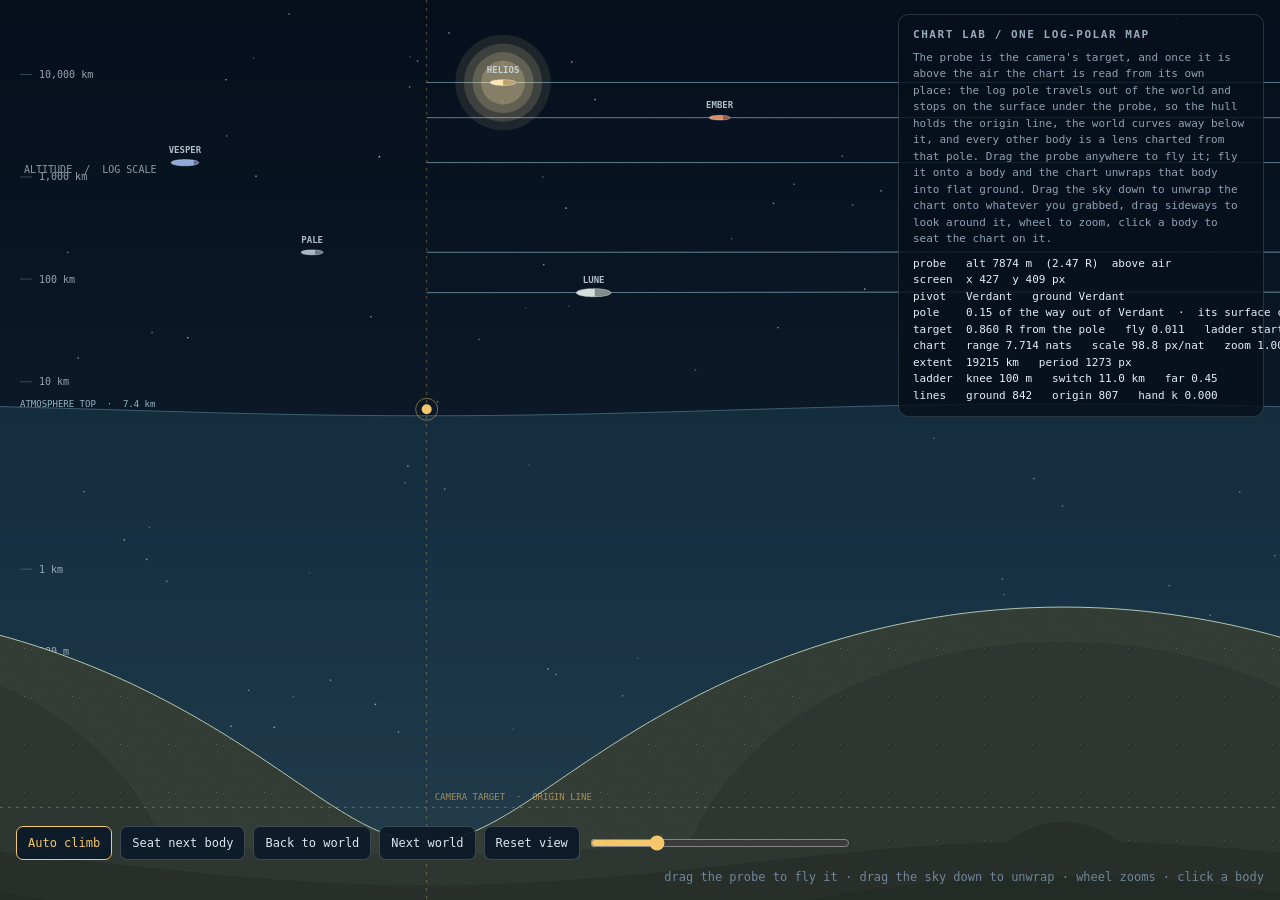
==== commit 5716906e: "" ====
--- a/experiments/body-hop.html
+++ b/experiments/body-hop.html
@@ -57,10 +57,14 @@
 <canvas id="c"></canvas>
 <div id="hud">
 	<h1>CHART LAB / ONE LOG-POLAR MAP</h1>
-	<p>The probe is the camera's target once it is above the air: the hull holds
-	its line and the ground sinks below it by exactly the climb. Drag the sky
-	down to unwrap the chart onto whatever you grabbed, drag sideways to look
-	around it, wheel to zoom, click a body to seat the chart on it.</p>
+	<p>The probe is the camera's target, and once it is above the air the chart
+	is read from its own place: the log pole travels out of the world and stops
+	on the surface under the probe, so the hull holds the origin line, the world
+	curves away below it, and every other body is a lens charted from that pole.
+	Drag the probe anywhere to fly it; fly it onto a body and the
+	chart unwraps that body into flat ground. Drag the sky down to unwrap the
+	chart onto whatever you grabbed, drag sideways to look around it, wheel to
+	zoom, click a body to seat the chart on it.</p>
 	<div id="readout">booting</div>
 </div>
 <div id="controls">
@@ -70,7 +74,7 @@
 	<button id="world">Next world</button>
 	<button id="reset">Reset view</button>
 	<input id="slider" type="range" min="0" max="1000" step="1" value="0" title="probe altitude">
-	<span id="hint">drag the probe up · drag the sky down to unwrap · wheel zooms · click a body</span>
+	<span id="hint">drag the probe to fly it · drag the sky down to unwrap · wheel zooms · click a body</span>
 </div>
 
 <script src="../js/namespaces.js"></script>
@@ -100,6 +104,7 @@
 	var worldButton = document.getElementById('world');
 	var resetButton = document.getElementById('reset');
 	var probe = { wx: 0, wy: 0 };
+	var probeGrabX = 0;
 
 	// A minimal game: the renderer reads a ship position and a sim clock, and the
 	// chart solves its pose from it. There is no physics on this page — the
@@ -113,6 +118,7 @@
 	var previous = 0;
 	var probeGrabY = 0;
 	var scratch = { x: 0, y: 0 };
+	var plane = { x: 0, y: 0 };
 	var worldIndex = 0;
 	// The slider is a log control on a power taper: one drag covers metres to
 	// the far side of the catalog, and low altitudes still get most of it.
@@ -143,21 +149,54 @@
 		return maxAltitude * Math.pow(value / 1000, sliderPower);
 	}
 
+	// Where the log pole stands on the ray from the pivot's centre to the probe:
+	// at the centre while the probe is in the air, out on the hull once it is
+	// not. This is the whole "the ship becomes the centre of the scale" claim,
+	// quoted as a number next to the chart that shows it.
+	function poleState() {
+		var camera = R.camera;
+		var pivot = R.sky.pivot;
+		var ground = R.render.curves.ground;
+		var toPole;
+		var toProbe;
+
+		R.sky.shipPlane(game, plane);
+		toPole = Math.hypot(camera.poleX - pivot.x, camera.poleY - pivot.y);
+		toProbe = Math.hypot(camera.poleX - plane.x, camera.poleY - plane.y);
+		if (toProbe < pivot.radius * 0.001) {
+			return 'on the probe  ·  the chart is read from the hull';
+		}
+		if (ground === -2) {
+			return 'clear of ' + nameOf(pivot.index) + '  ·  it is a lens below';
+		}
+		if (toPole < pivot.radius * 0.001) {
+			return 'at the centre of ' + nameOf(pivot.index) +
+				'  ·  its surface is flat ground';
+		}
+		if (R.sky.poleInside(pivot.radius)) {
+			return (toPole / pivot.radius).toFixed(2) + ' of the way out of ' +
+				nameOf(pivot.index) + '  ·  its surface curves';
+		}
+		return 'on ' + nameOf(pivot.index) + ' under the probe  ·  its surface curves away';
+	}
+
 	function updateReadout() {
 		var camera = R.camera;
 		var view = R.sky.view;
 		var radius = R.world.planet.radius;
+		var state;
 
 		camera.project(probe.wx, probe.wy, scratch);
+		state = poleState();
 		readout.textContent =
 			'probe   alt ' + Math.round(probe.wy) + ' m  (' + (probe.wy / radius).toFixed(2) + ' R)  ' +
 				(probe.wy > view.atmosphereTop ? 'above air' : 'in air') + '\n' +
 			'screen  x ' + Math.round(scratch.x) + '  y ' + Math.round(scratch.y) + ' px\n' +
-			'pivot   ' + nameOf(R.sky.pivot.index) + '   ground ' + nameOf(R.sky.groundBody()) + '\n' +
-			'pole    ' + (Math.sqrt(camera.poleX * camera.poleX + camera.poleY * camera.poleY) / radius).toFixed(2) +
-				' R from the world centre\n' +
-			'target  ' + (camera.targetDistance / radius).toFixed(2) + ' R from the pole   fly ' +
-				camera.fly.toFixed(3) + '\n' +
+			'pivot   ' + nameOf(R.sky.pivot.index) + '   ground ' +
+				nameOf(R.render.curves.ground) + (R.sky.pivot.approach ? '  (flew here)' : '') + '\n' +
+			'pole    ' + state + '\n' +
+			'target  ' + (camera.targetDistance / radius).toFixed(3) + ' R from the pole   fly ' +
+				camera.fly.toFixed(3) + '   ladder start ' + (camera.ladderRef / radius).toFixed(2) + ' R\n' +
 			'chart   range ' + camera.range.toFixed(3) + ' nats   scale ' + camera.scale.toFixed(1) +
 				' px/nat   zoom ' + camera.zoom.toFixed(2) + '\n' +
 			'extent  ' + Math.round(camera.extent / 1000) + ' km   period ' + Math.round(camera.period) + ' px\n' +
@@ -293,21 +332,27 @@
 		}
 		climbing = false;
 		climbButton.dataset.active = 'false';
+		probeGrabX = x;
 		probeGrabY = y;
 		return true;
 	};
 	R.input.gestureMove = function(x, y, camera) {
-		// One pixel of pointer is one pixel of chart. Held against the top edge the
-		// ladder keeps climbing, so a single drag can reach the far side of the
-		// catalog.
+		// One pixel of pointer is one pixel of chart, on both axes: sideways is
+		// longitude, up is the ladder. Held against the top edge the ladder keeps
+		// climbing, so a single drag can reach the far side of the catalog — and
+		// flying the probe onto a body is what hands the chart over to it.
 		var edge = R.util.clamp((80 - y) / 80, 0, 1) * 0.35;
 		var units = R.coords.ladder(probe.wy, camera) - (y - probeGrabY) / camera.scale + edge;
-
+		var wx = probe.wx + (x - probeGrabX) / Math.max(1e-9, camera.angularScale) * camera.worldRadius;
+
+		probeGrabX = x;
 		probeGrabY = y;
+		probe.wx = R.util.wrapDelta(wx, R.world.planet.circumference);
 		probe.wy = R.util.clamp(R.coords.unladder(Math.max(0, units), camera.logScale,
 			camera.ladderQ0, camera.ladderFar), 0, maxAltitude);
 	};
 	R.input.gestureEnd = function() {
+		probeGrabX = 0;
 		probeGrabY = 0;
 	};
 
